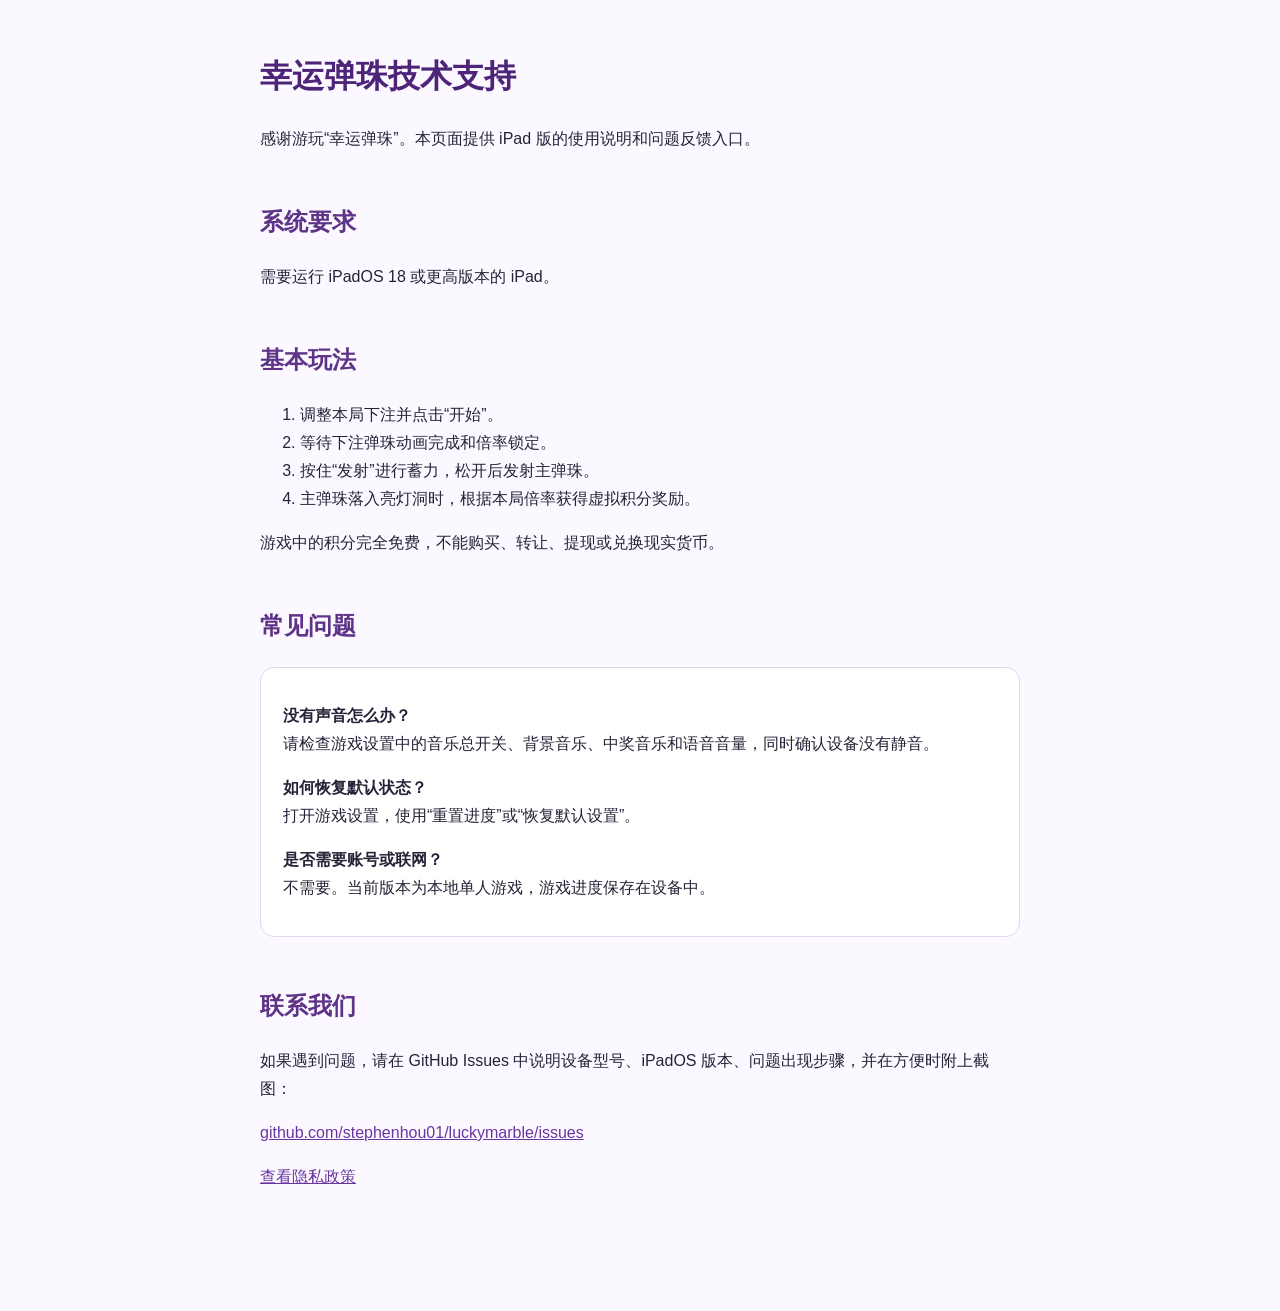
==== support.html @ 2b17189e "Initial open source release" ====
<!doctype html>
<html lang="zh-Hans">
<head>
  <meta charset="utf-8">
  <meta name="viewport" content="width=device-width, initial-scale=1">
  <title>幸运弹珠 - 技术支持</title>
  <style>
    body { max-width: 760px; margin: 48px auto; padding: 0 22px 56px; font-family: -apple-system, BlinkMacSystemFont, "PingFang SC", "Segoe UI", sans-serif; line-height: 1.75; color: #272238; background: #fbf9ff; }
    h1 { color: #4d2478; }
    h2 { margin-top: 2em; color: #5f3488; }
    .card { padding: 18px 22px; border: 1px solid #e2d6ef; border-radius: 14px; background: #fff; }
    a { color: #6b35a0; }
  </style>
</head>
<body>
  <h1>幸运弹珠技术支持</h1>
  <p>感谢游玩“幸运弹珠”。本页面提供 iPad 版的使用说明和问题反馈入口。</p>

  <h2>系统要求</h2>
  <p>需要运行 iPadOS 18 或更高版本的 iPad。</p>

  <h2>基本玩法</h2>
  <ol>
    <li>调整本局下注并点击“开始”。</li>
    <li>等待下注弹珠动画完成和倍率锁定。</li>
    <li>按住“发射”进行蓄力，松开后发射主弹珠。</li>
    <li>主弹珠落入亮灯洞时，根据本局倍率获得虚拟积分奖励。</li>
  </ol>
  <p>游戏中的积分完全免费，不能购买、转让、提现或兑换现实货币。</p>

  <h2>常见问题</h2>
  <div class="card">
    <p><strong>没有声音怎么办？</strong><br>请检查游戏设置中的音乐总开关、背景音乐、中奖音乐和语音音量，同时确认设备没有静音。</p>
    <p><strong>如何恢复默认状态？</strong><br>打开游戏设置，使用“重置进度”或“恢复默认设置”。</p>
    <p><strong>是否需要账号或联网？</strong><br>不需要。当前版本为本地单人游戏，游戏进度保存在设备中。</p>
  </div>

  <h2>联系我们</h2>
  <p>如果遇到问题，请在 GitHub Issues 中说明设备型号、iPadOS 版本、问题出现步骤，并在方便时附上截图：</p>
  <p><a href="https://github.com/stephenhou01/luckymarble/issues">github.com/stephenhou01/luckymarble/issues</a></p>

  <p><a href="privacy.html">查看隐私政策</a></p>
</body>
</html>
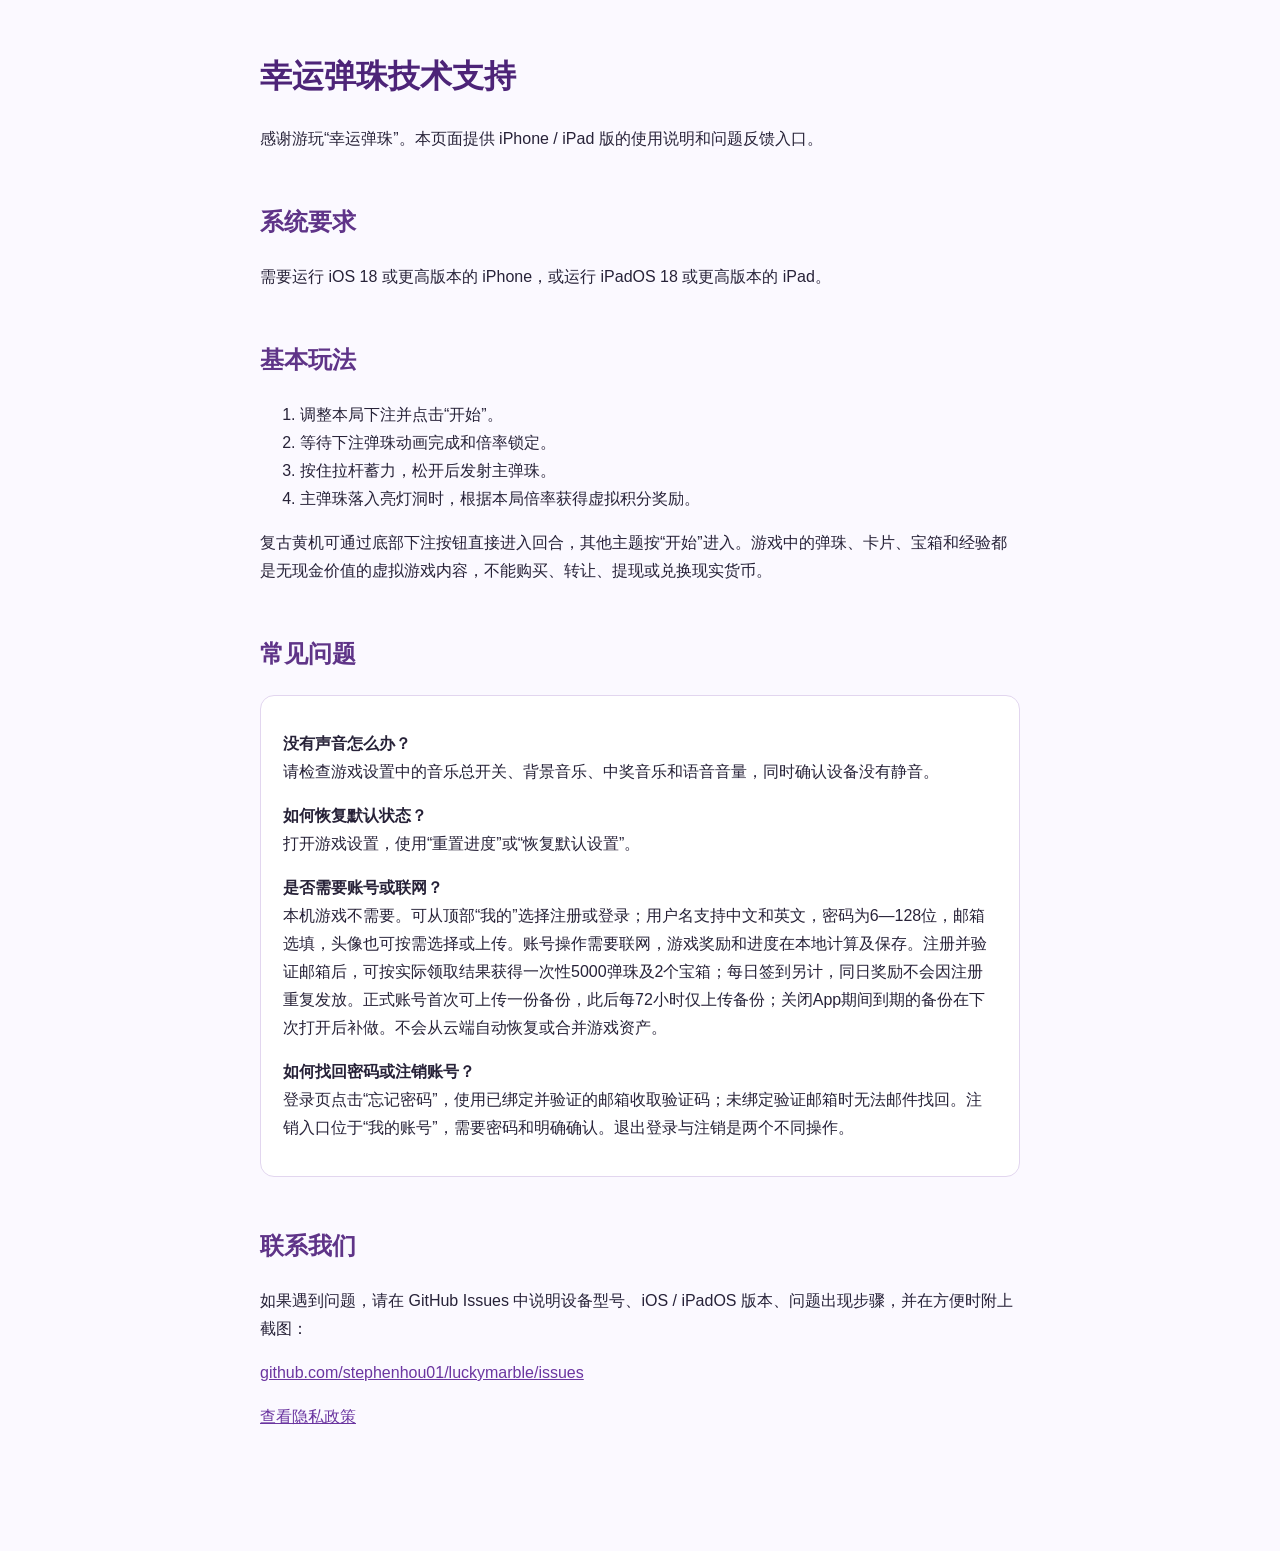
==== commit 1f98fae2: "更新幸运弹珠支持说明：iPhone/iPad、本地奖励和账号备份" ====
--- a/support.html
+++ b/support.html
@@ -14,29 +14,30 @@
 </head>
 <body>
   <h1>幸运弹珠技术支持</h1>
-  <p>感谢游玩“幸运弹珠”。本页面提供 iPad 版的使用说明和问题反馈入口。</p>
+  <p>感谢游玩“幸运弹珠”。本页面提供 iPhone / iPad 版的使用说明和问题反馈入口。</p>
 
   <h2>系统要求</h2>
-  <p>需要运行 iPadOS 18 或更高版本的 iPad。</p>
+  <p>需要运行 iOS 18 或更高版本的 iPhone，或运行 iPadOS 18 或更高版本的 iPad。</p>
 
   <h2>基本玩法</h2>
   <ol>
     <li>调整本局下注并点击“开始”。</li>
     <li>等待下注弹珠动画完成和倍率锁定。</li>
-    <li>按住“发射”进行蓄力，松开后发射主弹珠。</li>
+    <li>按住拉杆蓄力，松开后发射主弹珠。</li>
     <li>主弹珠落入亮灯洞时，根据本局倍率获得虚拟积分奖励。</li>
   </ol>
-  <p>游戏中的积分完全免费，不能购买、转让、提现或兑换现实货币。</p>
+  <p>复古黄机可通过底部下注按钮直接进入回合，其他主题按“开始”进入。游戏中的弹珠、卡片、宝箱和经验都是无现金价值的虚拟游戏内容，不能购买、转让、提现或兑换现实货币。</p>
 
   <h2>常见问题</h2>
   <div class="card">
     <p><strong>没有声音怎么办？</strong><br>请检查游戏设置中的音乐总开关、背景音乐、中奖音乐和语音音量，同时确认设备没有静音。</p>
     <p><strong>如何恢复默认状态？</strong><br>打开游戏设置，使用“重置进度”或“恢复默认设置”。</p>
-    <p><strong>是否需要账号或联网？</strong><br>不需要。当前版本为本地单人游戏，游戏进度保存在设备中。</p>
+    <p><strong>是否需要账号或联网？</strong><br>本机游戏不需要。可从顶部“我的”选择注册或登录；用户名支持中文和英文，密码为6—128位，邮箱选填，头像也可按需选择或上传。账号操作需要联网，游戏奖励和进度在本地计算及保存。注册并验证邮箱后，可按实际领取结果获得一次性5000弹珠及2个宝箱；每日签到另计，同日奖励不会因注册重复发放。正式账号首次可上传一份备份，此后每72小时仅上传备份；关闭App期间到期的备份在下次打开后补做。不会从云端自动恢复或合并游戏资产。</p>
+    <p><strong>如何找回密码或注销账号？</strong><br>登录页点击“忘记密码”，使用已绑定并验证的邮箱收取验证码；未绑定验证邮箱时无法邮件找回。注销入口位于“我的账号”，需要密码和明确确认。退出登录与注销是两个不同操作。</p>
   </div>
 
   <h2>联系我们</h2>
-  <p>如果遇到问题，请在 GitHub Issues 中说明设备型号、iPadOS 版本、问题出现步骤，并在方便时附上截图：</p>
+  <p>如果遇到问题，请在 GitHub Issues 中说明设备型号、iOS / iPadOS 版本、问题出现步骤，并在方便时附上截图：</p>
   <p><a href="https://github.com/stephenhou01/luckymarble/issues">github.com/stephenhou01/luckymarble/issues</a></p>
 
   <p><a href="privacy.html">查看隐私政策</a></p>
